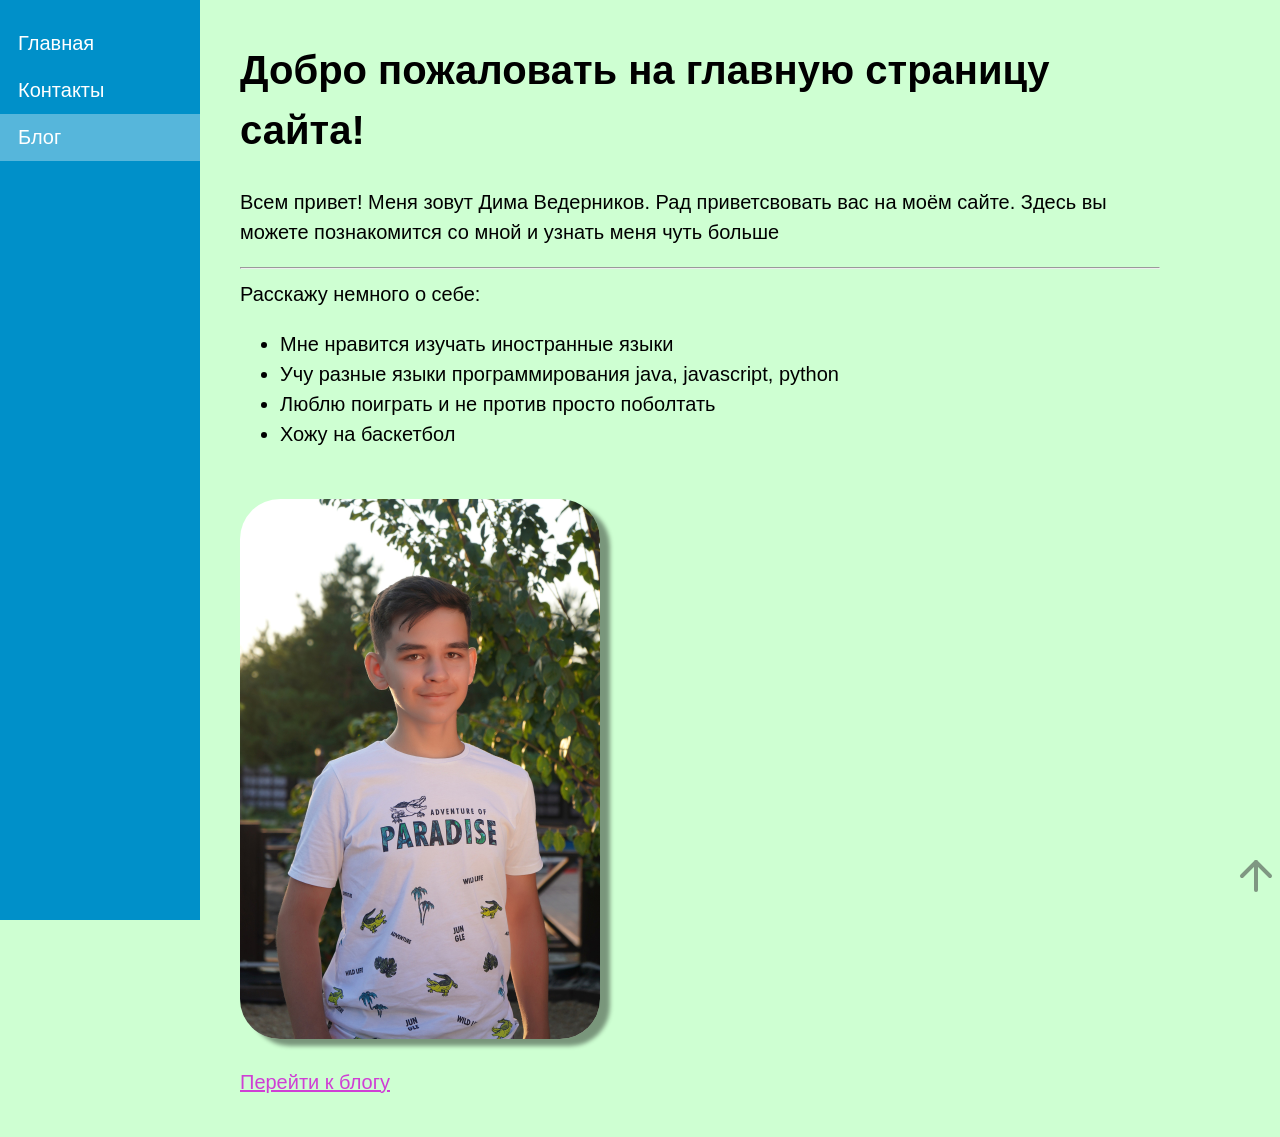
==== index.html @ 725ef1b9 "first commit" ====
<!DOCTYPE html>
<html lang="en">
<head>
    <meta charset="UTF-8">
    <meta http-equiv="X-UA-Compatible" content="IE=edge">
    <meta name="viewport" content="width=device-width, initial-scale=1.0">
    <title>Document</title>
    <link rel="stylesheet" href="/static/css/style.css">
    <script src="/static/js/script.js" defer></script>
    <script type="module" src="/static/js/app.js" defer></script>
</head>
<body>
    
    <header>
    <nav class="nav">
        <svg class="close_nav" stroke="currentColor" fill="currentColor" stroke-width="0" viewBox="0 0 1024 1024" height="1em" width="1em" xmlns="http://www.w3.org/2000/svg"><path d="M685.4 354.8c0-4.4-3.6-8-8-8l-66 .3L512 465.6l-99.3-118.4-66.1-.3c-4.4 0-8 3.5-8 8 0 1.9.7 3.7 1.9 5.2l130.1 155L340.5 670a8.32 8.32 0 0 0-1.9 5.2c0 4.4 3.6 8 8 8l66.1-.3L512 564.4l99.3 118.4 66 .3c4.4 0 8-3.5 8-8 0-1.9-.7-3.7-1.9-5.2L553.5 515l130.1-155c1.2-1.4 1.8-3.3 1.8-5.2z"></path><path d="M512 65C264.6 65 64 265.6 64 513s200.6 448 448 448 448-200.6 448-448S759.4 65 512 65zm0 820c-205.4 0-372-166.6-372-372s166.6-372 372-372 372 166.6 372 372-166.6 372-372 372z"></path></svg>
        <a href="/" class="nav__link" data-link>Главная</a>
        <a href="/contacts" class="nav__link" data-link>Контакты</a>
        <a href="/posts" class="nav__link" data-link>Блог</a>
        <img src="static/img/cat.png" alt="" class="cat">
    </nav>
    <svg class="menu" stroke="currentColor" fill="currentColor" stroke-width="0" viewBox="0 0 24 24" height="1em" width="1em" xmlns="http://www.w3.org/2000/svg"><path d="M4 11H16V13H4zM4 6H20V8H4zM4 18L11 18 11.235 18 11.235 16 11 16 4 16z"></path></svg>
</header>


    <div id="app"></div>


    <div class="fixed">
        <a href="#" class="up"><svg stroke="currentColor" fill="none" stroke-width="2" viewBox="0 0 24 24" stroke-linecap="round" stroke-linejoin="round" xmlns="http://www.w3.org/2000/svg"><line x1="12" y1="19" x2="12" y2="5"></line><polyline points="5 12 12 5 19 12"></polyline></svg></span> </a>
    </div>
</body>
</html>
---- static/css/style.css ----
html{
    scroll-behavior: smooth;
}
body {
    --nav-width: 200px;
    margin: 0;
    font-family: sans-serif;
    font-size: 18px;
    max-width: 1000px;
    background-color: rgb(206, 255, 210)
}
header {
    left: 0;
}
.cat {
    display: none;
    position: absolute;
    width: 100px;
    bottom: 30px;
    left: 30px;
    
}
.nav {
    padding-top: 20px;
    position: fixed;
    top: 0;
    left: 0;
    width:  var(--nav-width);
    height: 100vh;
    background-color: rgb(0, 144, 201);
    transform: translateX(-100%);
    transition: transform 0.5s ease-in-out;
}

.nav__link {
    display: block;
    padding: 12px 18px;
    text-decoration: none;
    color: white;
    font-weight: 500;
}

.nav__link:hover {
    background: rgba(255, 255, 255, 0.5);

}

.nav__link.active {
    background: rgba(255, 255, 255, 0.336);
}

#app {
    margin: 2em;
    line-height: 1.5;
    font-weight: 500;
}

a{
    color: rgb(207, 63, 212);
}

.img-cont {
    width: 50px;
    height: 50px;
    margin-right: 10px;
    /* display: flex; */
}
.pp {
    margin: 10px 0;
   display: flex; 

}
.my-photo{
    width: 360px;
    border-radius: 40px;
    box-shadow: 10px 7px 4px rgba(0, 0, 0, 0.411);
}
.open-nav {
    transform: translateX(0%);
}

.close_nav {
    width: 40px;
    height: 40px;
    position: relative;
    left: 70%;
    margin-bottom: 5px; 
}
.close_nav:hover {
    cursor: pointer;
    color: white;
}
.menu {
    width: 3rem;
    height: 3rem;
    color: black;
}
.menu:hover {
    cursor: pointer;
}
.up svg {
    height: 3rem;
    position: fixed;
    right: 0;
    bottom: 0;
    color: rgb(127, 151, 130);
    transition: 0.2s;
}
.up svg:hover {
    color: black;
}
@media screen and (max-width: 620px){
    body {
        font-size: 1rem;
    }
}
@media screen and (min-width: 900px) {
   body {
    margin: 0 0 0 var(--nav-width);
    font-size: 20px;
} 
.menu {
    display: none;
}
.nav {
    transform: translateX(0%);
}
.close_nav {
    display: none;
}

}
@media screen and (width: 1920px) {
    .cat {
        display: flex;
    }
}
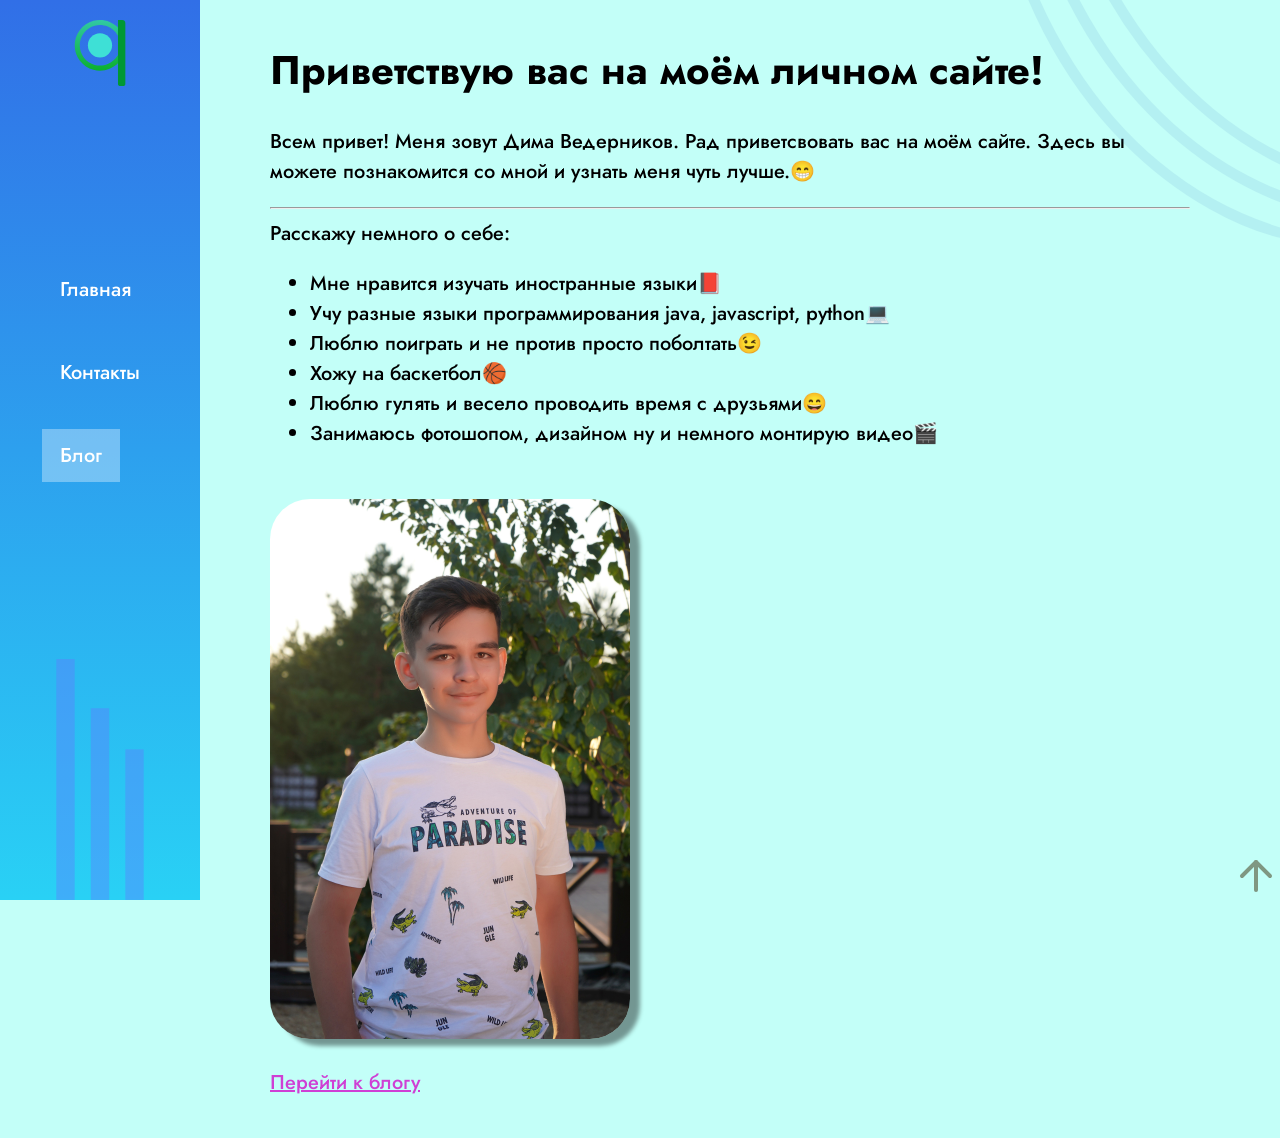
==== commit 54334238: "Изменил дизайн и переписал наполнение" ====
--- a/index.html
+++ b/index.html
@@ -4,7 +4,11 @@
     <meta charset="UTF-8">
     <meta http-equiv="X-UA-Compatible" content="IE=edge">
     <meta name="viewport" content="width=device-width, initial-scale=1.0">
-    <title>Document</title>
+    <title>Личный сайт</title>
+    <link rel="preconnect" href="https://fonts.googleapis.com">
+<link rel="preconnect" href="https://fonts.gstatic.com" crossorigin>
+<link href="https://fonts.googleapis.com/css2?family=Jost:wght@400;500;600&display=swap" rel="stylesheet">
+    <link rel="shortcut icon" href="/static/img/favico.ico" type="image/x-icon">
     <link rel="stylesheet" href="/static/css/style.css">
     <script src="/static/js/script.js" defer></script>
     <script type="module" src="/static/js/app.js" defer></script>
@@ -12,14 +16,60 @@
 <body>
     
     <header>
+        <svg class="lines" width="356" height="432" viewBox="0 0 356 432" fill="none" xmlns="http://www.w3.org/2000/svg">
+            <g opacity="0.3">
+            <path d="M5 55.2365C18.2316 154.277 95.5514 367.136 298.977 426.246C218.933 408.691 48.0748 309.912 5 55.2365Z" stroke="#2A65BD" stroke-width="10"/>
+            <path d="M31.7252 26.9392C44.9568 125.98 122.277 338.838 325.703 397.948C245.658 380.393 74.8 281.615 31.7252 26.9392Z" stroke="#2A65BD" stroke-width="10"/>
+            <path d="M60.0225 1C73.2541 100.041 150.574 312.899 354 372.009C273.955 354.454 103.097 255.676 60.0225 1Z" stroke="#2A65BD" stroke-width="10"/>
+            </g>
+            </svg>
     <nav class="nav">
-        <svg class="close_nav" stroke="currentColor" fill="currentColor" stroke-width="0" viewBox="0 0 1024 1024" height="1em" width="1em" xmlns="http://www.w3.org/2000/svg"><path d="M685.4 354.8c0-4.4-3.6-8-8-8l-66 .3L512 465.6l-99.3-118.4-66.1-.3c-4.4 0-8 3.5-8 8 0 1.9.7 3.7 1.9 5.2l130.1 155L340.5 670a8.32 8.32 0 0 0-1.9 5.2c0 4.4 3.6 8 8 8l66.1-.3L512 564.4l99.3 118.4 66 .3c4.4 0 8-3.5 8-8 0-1.9-.7-3.7-1.9-5.2L553.5 515l130.1-155c1.2-1.4 1.8-3.3 1.8-5.2z"></path><path d="M512 65C264.6 65 64 265.6 64 513s200.6 448 448 448 448-200.6 448-448S759.4 65 512 65zm0 820c-205.4 0-372-166.6-372-372s166.6-372 372-372 372 166.6 372 372-166.6 372-372 372z"></path></svg>
+            
+        <svg class="logo" width="70" height="90" viewBox="0 0 70 90" fill="none" xmlns="http://www.w3.org/2000/svg">
+            <path d="M64.8779 17.25C61.0806 10.6729 55.2191 5.53249 48.2026 2.62615C41.186 -0.280184 33.4066 -0.790076 26.0707 1.17556C18.7349 3.1412 12.2526 7.47251 7.62931 13.4977C3.00599 19.523 0.499999 26.9054 0.5 34.5C0.500001 42.0946 3.00599 49.477 7.62931 55.5023C12.2526 61.5275 18.7349 65.8588 26.0707 67.8244C33.4066 69.7901 41.1861 69.2802 48.2026 66.3738C55.2191 63.4675 61.0806 58.3271 64.8779 51.75L58.9023 48.3C55.8645 53.5617 51.1753 57.674 45.5621 59.9991C39.9488 62.3241 33.7253 62.7321 27.8566 61.1596C21.9879 59.587 16.8021 56.122 13.1034 51.3018C9.40479 46.4816 7.4 40.5757 7.4 34.5C7.4 28.4243 9.40479 22.5184 13.1034 17.6982C16.8021 12.878 21.9879 9.41296 27.8566 7.84045C33.7253 6.26794 39.9488 6.67585 45.5621 9.00092C51.1753 11.326 55.8644 15.4383 58.9023 20.7L64.8779 17.25Z" fill="url(#paint0_linear_3_45)"/>
+            <circle cx="35" cy="34.5" r="16.5" fill="#3EE0D6"/>
+            <path d="M59.5 1.11684e-05L65.5 4.46737e-06C67.7091 2.00011e-06 69.5 1.79086 69.5 4V87C69.5 88.6569 68.1569 90 66.5 90H62.5C60.8431 90 59.5 88.6569 59.5 87V1.11684e-05Z" fill="#009834"/>
+            <defs>
+            <linearGradient id="paint0_linear_3_45" x1="35" y1="0" x2="35" y2="69" gradientUnits="userSpaceOnUse">
+            <stop stop-color="#31C9A4"/>
+            <stop offset="1" stop-color="#0BB02F"/>
+            </linearGradient>
+            </defs>
+            </svg>
+            
+            <svg class="close_nav" viewBox="0 0 55 55" fill="none" xmlns="http://www.w3.org/2000/svg">
+                <circle cx="27.5" cy="27.5" r="27.5" fill="#323232"/>
+                <rect x="33.6555" y="13.7927" width="3" height="28.6223" rx="1.5" transform="rotate(30 33.6555 13.7927)" fill="#D9D9D9"/>
+                <rect x="19.4546" y="15.2648" width="3" height="28.62" rx="1.5" transform="rotate(-30 19.4546 15.2648)" fill="#D9D9D9"/>
+                </svg>
+                
+                
+        <div class="div-nav">
         <a href="/" class="nav__link" data-link>Главная</a>
         <a href="/contacts" class="nav__link" data-link>Контакты</a>
         <a href="/posts" class="nav__link" data-link>Блог</a>
-        <img src="static/img/cat.png" alt="" class="cat">
+    </div>
+        <svg class="lines-nav" viewBox="0 0 120 328" fill="none" xmlns="http://www.w3.org/2000/svg">
+            <g opacity="0.4">
+            <rect x="0.5" width="25" height="328" fill="#627BFF"/>
+            <rect x="47.5" y="67" width="25" height="261" fill="#627BFF"/>
+            <rect x="94.5" y="123" width="25" height="205" fill="#627BFF"/>
+            </g>
+            </svg>
+            
+        <!-- <img src="static/img/cat.png" alt="" class="cat"> -->
     </nav>
-    <svg class="menu" stroke="currentColor" fill="currentColor" stroke-width="0" viewBox="0 0 24 24" height="1em" width="1em" xmlns="http://www.w3.org/2000/svg"><path d="M4 11H16V13H4zM4 6H20V8H4zM4 18L11 18 11.235 18 11.235 16 11 16 4 16z"></path></svg>
+    <svg class="menu" viewBox="0 0 60 48" fill="none" xmlns="http://www.w3.org/2000/svg">
+        <rect width="60" height="14" rx="7" fill="#D9D9D9"/>
+        <rect x="0.5" y="0.5" width="59" height="13" rx="6.5" stroke="#686868" stroke-opacity="0.96"/>
+        <rect y="17" width="40" height="14" rx="7" fill="#D9D9D9"/>
+        <rect x="0.5" y="17.5" width="39" height="13" rx="6.5" stroke="#686868" stroke-opacity="0.96"/>
+        <rect y="34" width="20" height="14" rx="7" fill="#D9D9D9"/>
+        <rect x="0.5" y="34.5" width="19" height="13" rx="6.5" stroke="#686868" stroke-opacity="0.96"/>
+        
+    </svg>
+        
+        
 </header>
 
 
--- a/static/css/style.css
+++ b/static/css/style.css
@@ -4,10 +4,11 @@
 body {
     --nav-width: 200px;
     margin: 0;
-    font-family: sans-serif;
+    font-family: 'Jost', sans-serif;
     font-size: 18px;
     max-width: 1000px;
-    background-color: rgb(206, 255, 210)
+    background-color: #C3FFF8;
+    padding-left: 30px;
 }
 header {
     left: 0;
@@ -20,16 +21,50 @@
     left: 30px;
     
 }
+.logo {
+    margin-top: 20px;
+    min-width: 40px;
+    min-height: 40px;
+}
+.lines {
+    position: absolute;
+width: 349px;
+height: 425.25px;
+right: -60px;
+top: -185px;
+
+opacity: 0.3;
+}
 .nav {
-    padding-top: 20px;
-    position: fixed;
-    top: 0;
-    left: 0;
-    width:  var(--nav-width);
-    height: 100vh;
-    background-color: rgb(0, 144, 201);
-    transform: translateX(-100%);
-    transition: transform 0.5s ease-in-out;
+position: fixed;
+width:  var(--nav-width);
+height: 100vh;
+left: 0px;
+bottom: 0px;
+background: linear-gradient(180deg, #316FE7 0%, #29D1F5 100%);
+display: flex;
+flex-direction: column;
+justify-content: end;
+align-items: center;
+padding: 0px;
+transform: translateX(-100%);
+z-index: 1;
+transition: transform 0.5s ease-in-out;
+gap: 70px;
+}
+.lines-nav {
+    min-width: 40px;
+    min-height: 82px;
+    width: 120px; 
+    height: 328px;
+}
+.div-nav {
+    display: flex;
+flex-direction: column;
+justify-content: center;
+align-items: flex-start;
+padding: 0px;
+gap: 30px;
 }
 
 .nav__link {
@@ -80,23 +115,30 @@
 }
 
 .close_nav {
-    width: 40px;
-    height: 40px;
-    position: relative;
-    left: 70%;
-    margin-bottom: 5px; 
+position: absolute;
+width: 30px;
+height: 30px;
+top: 40px;
+right: 20px;
 }
 .close_nav:hover {
     cursor: pointer;
-    color: white;
 }
 .menu {
-    width: 3rem;
-    height: 3rem;
-    color: black;
+    position: absolute;
+width: 2.5em;
+height: 2.5em;
+left: 19px;
+top: 24px;
+z-index: -1;
 }
 .menu:hover {
     cursor: pointer;
+}
+.bp {
+    width: 500px;
+    border-radius: 30px;
+    box-shadow: 3px 5px 3px rgba(0, 0, 0, 0.514);
 }
 .up svg {
     height: 3rem;
@@ -124,6 +166,8 @@
 }
 .nav {
     transform: translateX(0%);
+    gap: 177px;
+    top: 0px;
 }
 .close_nav {
     display: none;
